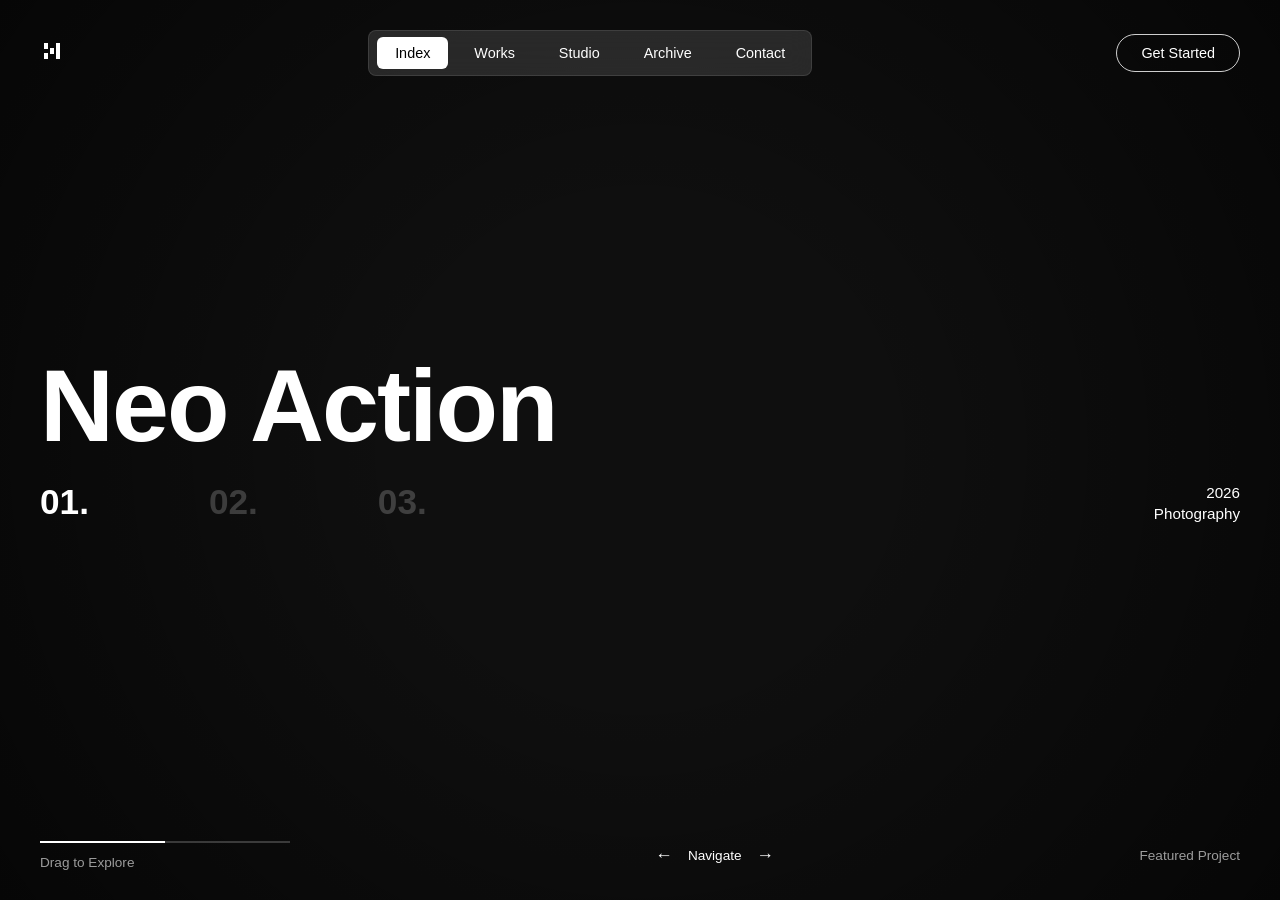
==== temp.html @ b66c4092 "First commit" ====
<!DOCTYPE html>
<html lang="en">
<head>
    <meta charset="UTF-8">
    <meta name="viewport" content="width=device-width, initial-scale=1.0">
    <title>Neo Action - Hero Section</title>
    <link rel="stylesheet" href="tem.css">
</head>
<body>

    <section class="hero-container">
        <!-- Background Overlay & Image -->
        <div class="bg-image"></div>
        <div class="overlay"></div>

        <!-- Header / Navigation -->
        <header class="navbar">
            <div class="logo">
                <svg width="24" height="24" viewBox="0 0 24 24" fill="white">
                    <path d="M4 4h4v6H4V4zm12 0h4v16h-4V4zM4 14h4v6H4v-6zM10 9h4v6h-4V9z"/>
                </svg>
            </div>

            <nav class="nav-menu">
                <a href="#" class="nav-link active">Index</a>
                <a href="#" class="nav-link">Works</a>
                <a href="#" class="nav-link">Studio</a>
                <a href="#" class="nav-link">Archive</a>
                <a href="#" class="nav-link">Contact</a>
            </nav>

            <a href="#" class="btn-get-started">Get Started</a>
        </header>

        <!-- Main Content Area -->
        <div class="hero-content">
            <div class="title-group">
                <h1 class="main-title">Neo Action</h1>
                <div class="slider-numbers">
                    <span class="num active">01.</span>
                    <span class="num">02.</span>
                    <span class="num">03.</span>
                </div>
            </div>

            <div class="meta-right">
                <span class="year">2026</span>
                <span class="category">Photography</span>
            </div>
        </div>

        <!-- Footer / Navigation Controls -->
        <footer class="hero-footer">
            <div class="footer-left">
                <div class="progress-line"></div>
                <span class="drag-text">Drag to Explore</span>
            </div>

            <div class="footer-center">
                <button class="nav-btn">&larr;</button>
                <span>Navigate</span>
                <button class="nav-btn">&rarr;</button>
            </div>

            <div class="footer-right">
                <span>Featured Project</span>
            </div>
        </footer>
    </section>

</body>
</html>
---- tem.css ----
:root {
    --bg-dark: #0f0f0f;
    --text-white: #ffffff;
    --text-muted: rgba(255, 255, 255, 0.6);
    --glass-bg: rgba(255, 255, 255, 0.12);
    --font-main: -apple-system, BlinkMacSystemFont, 'Segoe UI', Roboto, Helvetica, Arial, sans-serif;
}

* {
    margin: 0;
    padding: 0;
    box-sizing: border-box;
}

body, html {
    width: 100%;
    height: 100%;
    font-family: var(--font-main);
    background-color: var(--bg-dark);
    color: var(--text-white);
    overflow: hidden;
}

/* HERO CONTAINER */
.hero-container {
    position: relative;
    width: 100vw;
    height: 100vh;
    display: flex;
    flex-direction: column;
    justify-content: space-between;
    padding: 30px 40px;
}

/* BACKGROUND IMAGE */
.bg-image {
    position: absolute;
    top: 0;
    left: 0;
    width: 100%;
    height: 100%;
    background: url('https://images.unsplash.com/photo-1526170375885-4d8ecf77b99f?auto=format&fit=crop&w=1920&q=80') center/cover no-repeat;
    z-index: 1;
    filter: brightness(0.7) grayscale(0.2);
}

.overlay {
    position: absolute;
    top: 0;
    left: 0;
    width: 100%;
    height: 100%;
    background: radial-gradient(circle at center, transparent 30%, rgba(0, 0, 0, 0.6) 100%);
    z-index: 2;
}

/* NAVBAR */
.navbar {
    position: relative;
    z-index: 10;
    display: flex;
    justify-content: space-between;
    align-items: center;
}

.nav-menu {
    display: flex;
    gap: 8px;
    background: var(--glass-bg);
    padding: 6px 8px;
    border-radius: 8px;
    backdrop-filter: blur(12px);
    -webkit-backdrop-filter: blur(12px);
    border: 1px solid rgba(255, 255, 255, 0.1);
}

.nav-link {
    color: var(--text-white);
    text-decoration: none;
    padding: 8px 18px;
    font-size: 0.9rem;
    font-weight: 500;
    border-radius: 6px;
    transition: all 0.3s ease;
}

.nav-link.active {
    background-color: var(--text-white);
    color: #000;
}

.btn-get-started {
    color: var(--text-white);
    text-decoration: none;
    padding: 10px 24px;
    border: 1px solid rgba(255, 255, 255, 0.8);
    border-radius: 30px;
    font-size: 0.9rem;
    font-weight: 500;
    transition: background 0.3s ease;
}

.btn-get-started:hover {
    background: rgba(255, 255, 255, 0.2);
}

/* HERO MAIN CONTENT */
.hero-content {
    position: relative;
    z-index: 10;
    display: flex;
    justify-content: space-between;
    align-items: flex-end;
    margin-bottom: 40px;
}

.main-title {
    font-size: clamp(3.5rem, 8vw, 7.5rem);
    font-weight: 700;
    letter-spacing: -2px;
    line-height: 1;
}

.slider-numbers {
    display: flex;
    gap: 120px;
    margin-top: 25px;
}

.slider-numbers .num {
    font-size: 2.2rem;
    font-weight: 600;
    color: rgba(255, 255, 255, 0.2);
}

.slider-numbers .num.active {
    color: var(--text-white);
}

.meta-right {
    display: flex;
    flex-direction: column;
    align-items: flex-end;
    gap: 4px;
    font-size: 0.95rem;
    color: var(--text-white);
    font-weight: 500;
}

/* FOOTER CONTROLS */
.hero-footer {
    position: relative;
    z-index: 10;
    display: flex;
    justify-content: space-between;
    align-items: center;
    font-size: 0.85rem;
    color: var(--text-muted);
}

.footer-left {
    display: flex;
    flex-direction: column;
    gap: 12px;
    width: 250px;
}

.progress-line {
    width: 100%;
    height: 2px;
    background: rgba(255, 255, 255, 0.2);
    position: relative;
}

.progress-line::after {
    content: '';
    position: absolute;
    left: 0;
    top: 0;
    width: 50%;
    height: 100%;
    background: var(--text-white);
}

.footer-center {
    display: flex;
    align-items: center;
    gap: 15px;
    color: var(--text-white);
}

.nav-btn {
    background: none;
    border: none;
    color: var(--text-white);
    font-size: 1.1rem;
    cursor: pointer;
}

/* RESPONSIVE */
@media (max-width: 900px) {
    .navbar {
        flex-direction: column;
        gap: 15px;
    }
    
    .hero-content {
        flex-direction: column;
        align-items: flex-start;
        gap: 20px;
    }
    
    .meta-right {
        align-items: flex-start;
    }
}
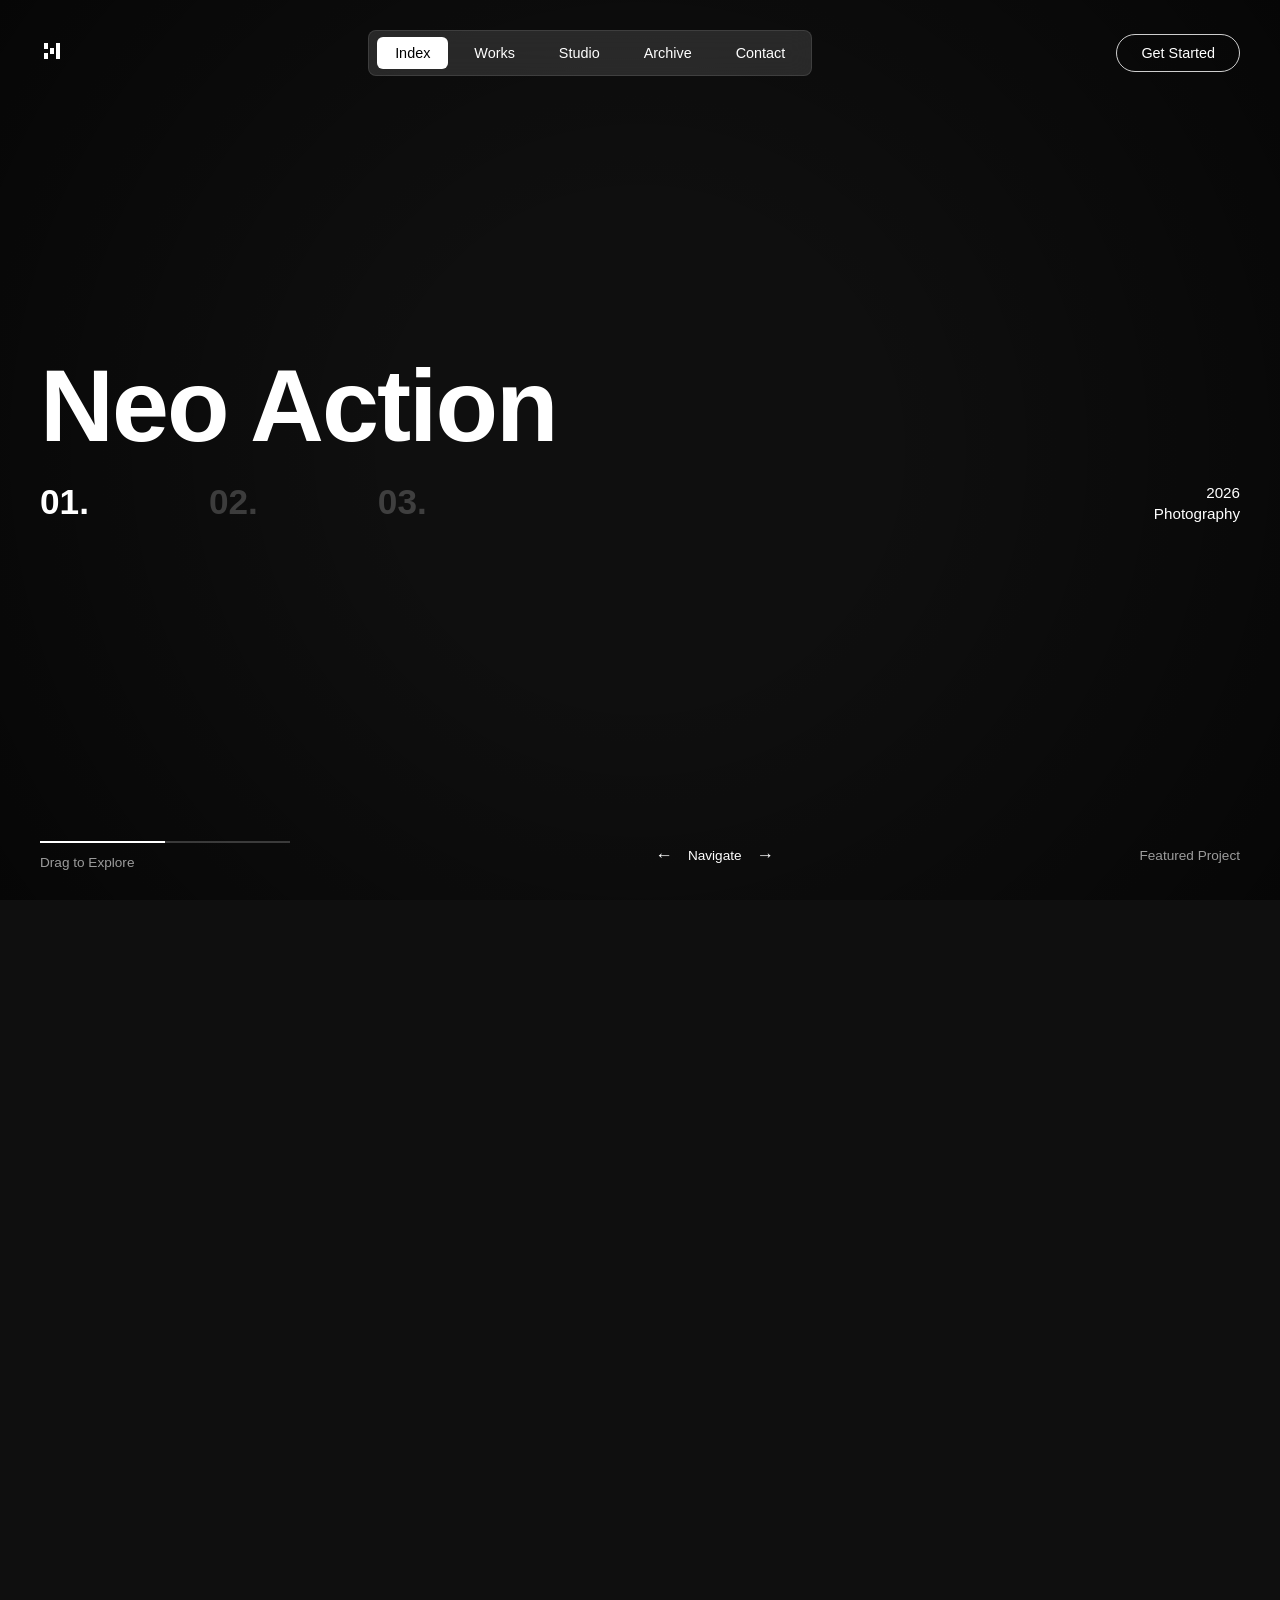
==== commit 90b5f807: "that is too fun when i try to change effect with js" ====
--- a/temp.html
+++ b/temp.html
@@ -68,5 +68,20 @@
         </footer>
     </section>
 
+    <section class="hero-section">
+  <div class="text-wrapper">
+    <h1 class="reveal-text">A solution</h1>
+  </div>
+  <div class="text-wrapper">
+    <h1 class="reveal-text">that goes above</h1>
+  </div>
+  <div class="text-wrapper">
+    <h1 class="reveal-text">touch and</h1>
+  </div>
+  <div class="text-wrapper">
+    <h1 class="reveal-text">imagination...</h1>
+  </div>
+</section>
+
 </body>
 </html>
--- a/tem.css
+++ b/tem.css
@@ -213,4 +213,36 @@
     .meta-right {
         align-items: flex-start;
     }
+}
+
+.hero-section {
+  min-height: 100vh;
+  padding: 80px 40px;
+  background-color: #f5f5f5;
+  display: flex;
+  flex-direction: column;
+  justify-content: center;
+}
+
+/* টেক্সটটি যাতে ফ্রেমের বাইরে লুকানো থাকে */
+.text-wrapper {
+  overflow: hidden; /* এর বাইরের লেখা দেখা যাবে না */
+  margin-bottom: 5px;
+}
+
+/* প্রাথমিক অবস্থায় লেখা নিচে লুকিয়ে থাকবে */
+.reveal-text {
+  font-size: 4rem;
+  font-weight: 700;
+  color: #000;
+  line-height: 1.1;
+  transform: translateY(100%); /* নিচ থেকে ১০০% সরা থাকবে */
+  opacity: 0;
+  transition: transform 0.8s cubic-bezier(0.16, 1, 0.3, 1), opacity 0.8s ease;
+}
+
+/* স্ক্রোল করে সামনে আসলে এই ক্লাস যুক্ত হবে */
+.reveal-text.active {
+  transform: translateY(0); /* তার আসল জায়গায় ফিরে আসবে */
+  opacity: 1;
 }
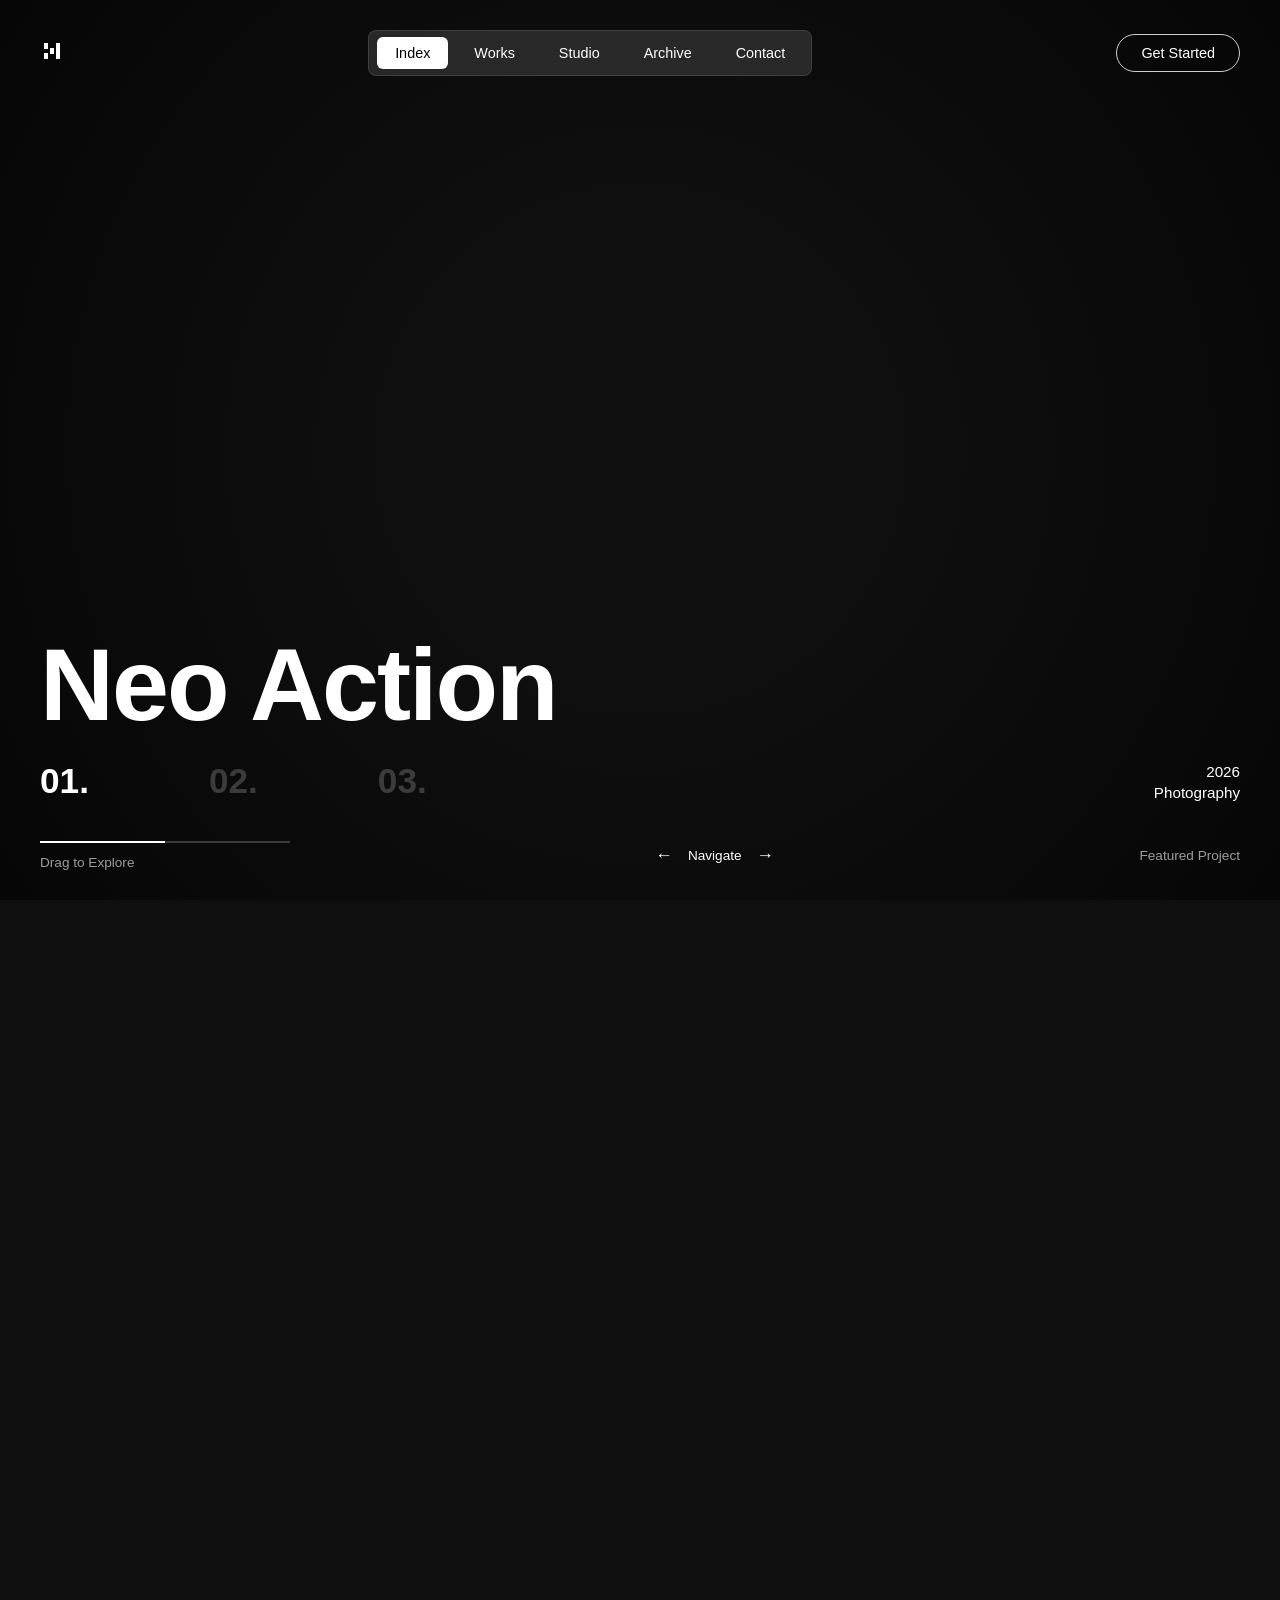
==== commit c903ef8d: "UPDATE TODAY FOR ICON,POLYGON" ====
--- a/temp.html
+++ b/temp.html
@@ -82,6 +82,37 @@
     <h1 class="reveal-text">imagination...</h1>
   </div>
 </section>
+<section class="hero-sec">
+  
+  <!-- নেভবার এখানে থাকবে -->
+
+  <!-- মূল কন্টেন্ট র্যাপার -->
+  <div class="hero-content">
+    
+    <!-- বাম পাশের অংশ: হেডিং -->
+    <div class="hero-left">
+      <h1 class="txt-wrapper"><span class="reval-txt">A solution</span></h1>
+      <h1 class="txt-wrapper"><span class="reval-txt">that goes above</span></h1>
+      <h1 class="txt-wrapper"><span class="reval-txt">touch and</span></h1>
+      <h1 class="txt-wrapper"><span class="reval-txt">imagination...</span></h1>
+    </div>
+
+    <!-- ডান পাশের অংশ: প্যারাগ্রাফ এবং Read More / Icon -->
+    <div class="hero-right">
+      <p class="hero-desc">
+        We are a multi award winning global creative production studio that blends multidisciplinary talents and fields of expertise under a roof.
+      </p>
+      
+      <!-- Read More লিংক / বেগুনি আইকন -->
+      <a href="#" class="read-more-btn">
+        <span>Read More</span>
+        <span class="purple-square"></span>
+      </a>
+    </div>
+
+  </div>
+
+</section>
 
 </body>
 </html>
--- a/tem.css
+++ b/tem.css
@@ -245,4 +245,58 @@
 .reveal-text.active {
   transform: translateY(0); /* তার আসল জায়গায় ফিরে আসবে */
   opacity: 1;
+}
+
+
+/* পুরো কন্টেন্ট এরিয়াকে ফ্লেক্সবক্স করা */
+.hero-content {
+    display: flex;
+    justify-content: space-between; /* বাম ও ডান অংশ দুই প্রান্তে পাঠাবে */
+    align-items: flex-end; /* ডান পাশের অংশকে নিচের দিকে নামাবে */
+    width: 100%;
+    margin-top: auto; /* কন্টেন্টকে নিচমুখী করে */
+}
+
+/* বাম পাশের হেডিং এরিয়া */
+.hero-left {
+    max-width: 60%;
+}
+
+/* ডান পাশের প্যারাগ্রাফ ও রিড মোর এরিয়া */
+.hero-right {
+    max-width: 320px; /* লেখাগুলোর উইথ নিয়ন্ত্রণ করবে */
+    display: flex;
+    flex-direction: column;
+    gap: 15px; /* প্যারাগ্রাফ ও বাটনের মাঝে গ্যাপ */
+}
+
+.hero-desc {
+    font-size: 0.95rem;
+    line-height: 1.4;
+    color: #1a1a1a;
+    font-weight: 500;
+}
+
+/* Read More বাটন এবং পার্পল বক্স ডিজাইন */
+.read-more-btn {
+    display: inline-flex;
+    align-items: center;
+    gap: 8px;
+    text-decoration: none;
+    color: #000;
+    font-weight: 600;
+    font-size: 0.9rem;
+    transition: opacity 0.3s ease;
+}
+
+.read-more-btn:hover {
+    opacity: 0.7;
+}
+
+/* ছবির মতো ছোট পার্পল স্কয়ার বক্সটি */
+.purple-square {
+    width: 12px;
+    height: 12px;
+    background-color: #a855f7; /* Purple color */
+    display: inline-block;
 }
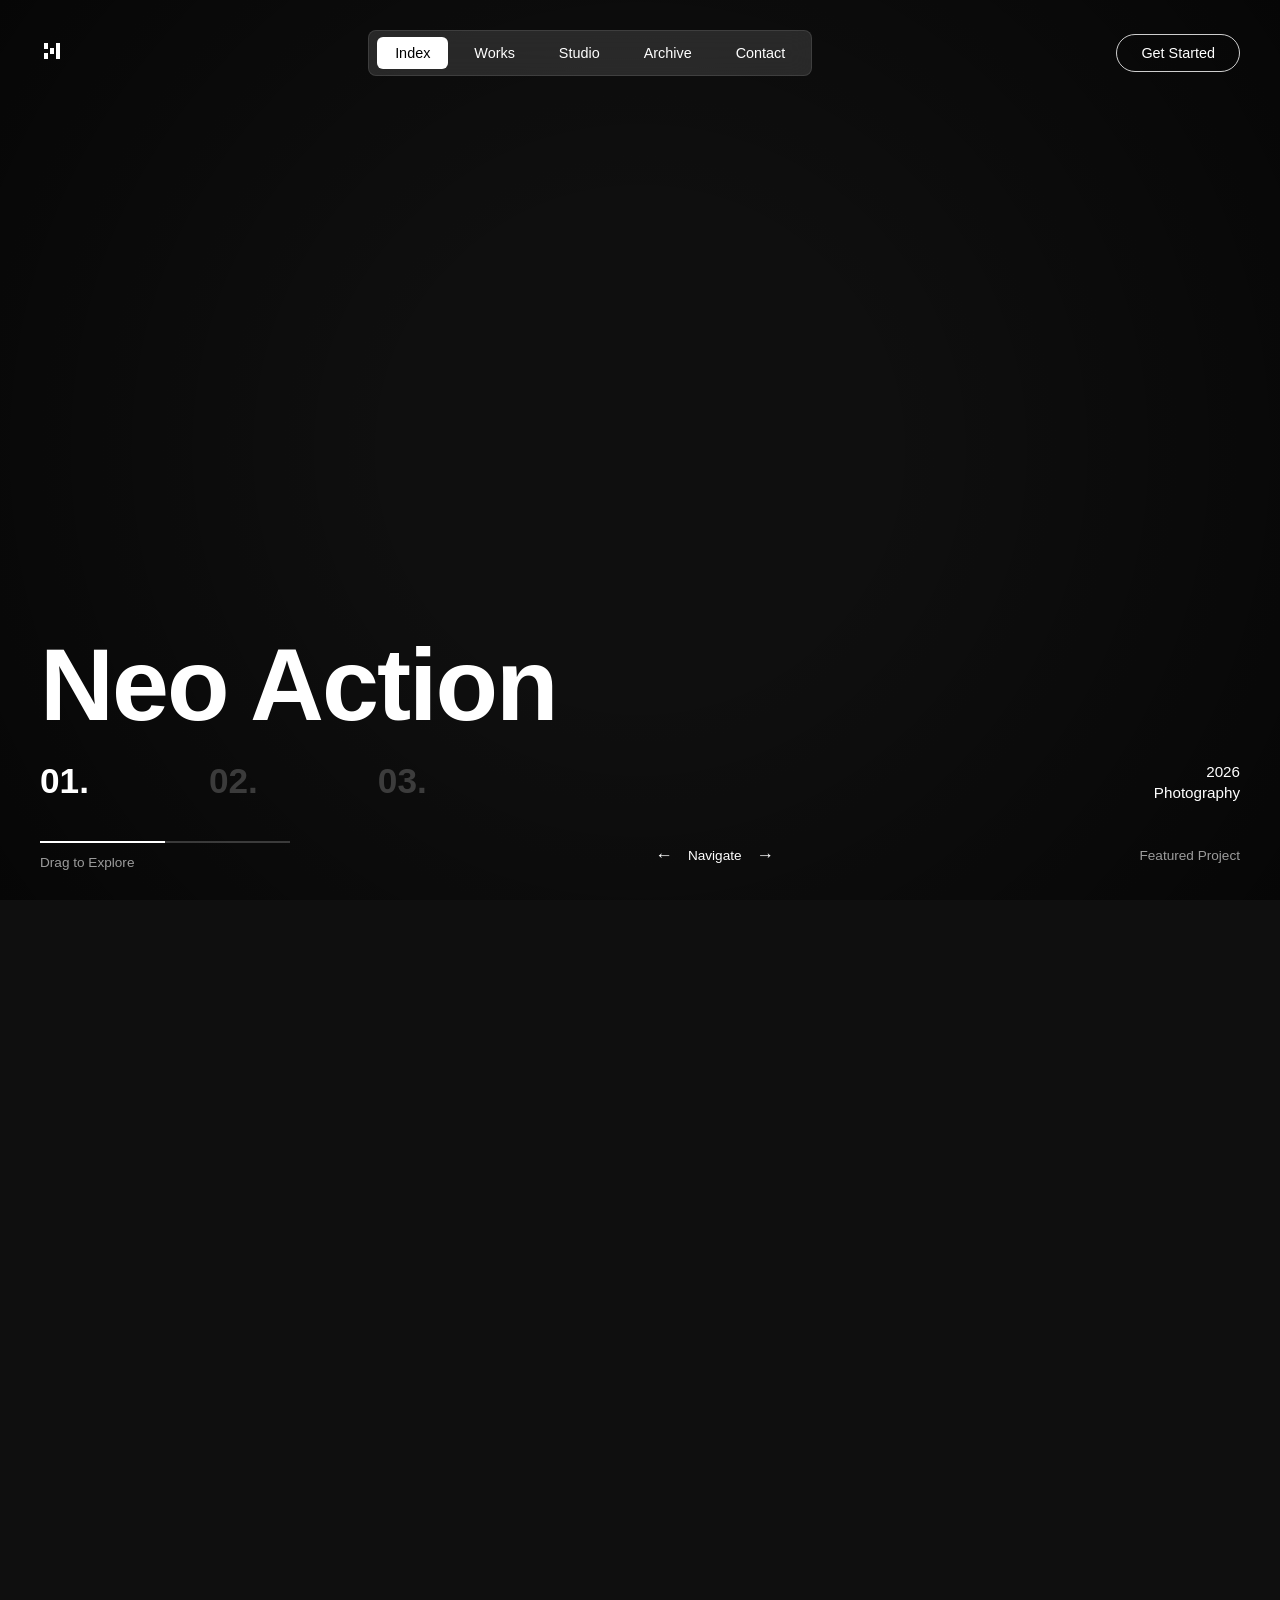
==== commit 7040ead5: "just create to homepage about portfolio" ====
--- a/temp.html
+++ b/temp.html
@@ -115,4 +115,54 @@
 </section>
 
 </body>
+<footer class="footer">
+  <!-- Top Section (Big Text & Clock) -->
+  <div class="footer-top">
+    <h1 class="footer-logo">Hayler</h1>
+    <div class="footer-clock">
+      <span>CEST Berlin</span>
+      <h2>07 03AM</h2>
+    </div>
+  </div>
+
+  <hr class="footer-divider" />
+
+  <!-- Middle Section (Work & Sitemap) -->
+  <div class="footer-middle">
+    <div class="footer-col">
+      <h3>Work with Us</h3>
+      <p><a href="mailto:hello@studiohayler.com">hello@studiohayler.com</a></p>
+      <p>Rosenthaler Str. 23, Berlin, 10119</p>
+      <p>9AM - 6PM</p>
+    </div>
+
+    <div class="footer-sitemap">
+      <h3>Sitemap</h3>
+      <div class="sitemap-links">
+        <ul>
+          <li><a href="#">Index</a></li>
+          <li><a href="#">Case Studies</a></li>
+          <li><a href="#">Portfolio</a></li>
+        </ul>
+        <ul>
+          <li><a href="#">Studio</a></li>
+          <li><a href="#">Archive</a></li>
+          <li><a href="#">Contact</a></li>
+        </ul>
+        <ul>
+          <li><a href="#">Page 404</a></li>
+          <li><a href="#">Terms</a></li>
+          <li><a href="#">Help Center</a></li>
+        </ul>
+      </div>
+    </div>
+  </div>
+
+  <!-- Bottom Section (Copyright & Controls) -->
+  <div class="footer-bottom">
+    <a href="#" class="back-to-top"><span>^</span> Back to Top</a>
+    <p class="copyright">2026 © ClaPat. All rights reserved.</p>
+    <a href="#" class="follow-us">Follow Us <span><i class="share-icon"></i></span></a>
+  </div>
+</footer>
 </html>
--- a/tem.css
+++ b/tem.css
@@ -299,4 +299,263 @@
     height: 12px;
     background-color: #a855f7; /* Purple color */
     display: inline-block;
+}
+
+
+
+/* ...............................bg-image */
+
+
+.clients-design {
+    display: flex;
+    background-color: #17d64a !important;
+
+    /* padding-bottom: 20px; */
+    /* padding: 20px; */
+    width: 100%;
+    /* height: 100%; */
+    min-height: 100vh;
+    position: relative;
+    box-sizing: border-box;
+
+
+    clip-path: polygon(
+        0% 50px,
+        25% 50px,
+        25% 0px,
+        70% 0px,
+        70% 30px,
+        100% 30px,
+
+        100% calc(100% - 30px),
+        75% calc(100% - 30px),
+        75% 100%,
+        30% 100%,
+        30% calc(100% - 40px),
+        0% calc(100% - 40px)
+
+    );
+
+}
+
+
+/* পুরো সেকশন যাতে উপরে ও নিচে সিঁড়ি শেপে কাটে */
+.clients-section {
+    /* background-color: #4c2ae3; */
+    /* background-color: #ffffff; */
+    width: 100%;
+    /* height: 100%; */
+    /* padding: 10px; */
+    /* position: relative; */
+    /* z-index: 200; */
+    min-height: 100vh;
+    padding: 60px 20px 80px;
+    box-sizing: border-box;
+    display: flex;
+    flex-direction: column;
+    align-items: center;
+
+
+
+       
+
+    
+
+}
+
+/* Marquee Area Center Align */
+.marquee-wrapper {
+    display: flex;
+    justify-content: center;
+    align-items: center;
+    margin-bottom: 30px;
+    padding:10px;
+}
+
+.marquee-item {
+    /* background-color: #dfdcec; */
+    display: flex;
+    align-items: center;
+    gap: 15px;
+    color: var(--text-white);
+    font-size: 1.8rem;
+    font-weight: bold;
+}
+
+/* SVG Icon Styling */
+.sparkle-icon {
+    width: 38px;
+    height: 38px;
+    fill: #ffffff;
+    display: inline-block;
+    flex-shrink: 0;
+}
+
+
+/* 4-Column Grid System */
+.client-grid {
+    display: grid;
+    padding: 20px;
+    grid-template-columns: repeat(4, 1fr);
+    gap: 15px;
+    max-width: 1400px;
+    margin: 40PX auto;
+    /* margin: 20px; */
+    box-sizing: border-box;
+}
+
+/* Individual Card Design */
+.client-card {
+    background-color: #0a0a0a;
+    height: 220px;
+    width: 280px;
+    border-radius: 6px;
+    position: relative;
+    display: flex;
+    justify-content: center;
+    align-items: center;
+    padding: 15px;
+}
+
+.card-num {
+    position: absolute;
+    top: 12px;
+    right: 15px;
+    color: #666;
+    font-size: 0.85rem;
+}
+
+.client-logo {
+    max-width: 70%;
+    max-height: 70%;
+    object-fit: contain;
+}
+
+
+/* Responsive Fix for Mobile Screen */
+@media (max-width: 900px) {
+    .client-grid {
+        grid-template-columns: repeat(2, 1fr);
+        /* ছোট ডিভাইসে ২ কলাম হবে */
+    }
+}
+
+/* ................................................ */
+
+
+.footer {
+  background-color: #0d0d0d;
+  color: #ffffff;
+  padding: 60px 40px 30px;
+  font-family: -apple-system, BlinkMacSystemFont, 'Segoe UI', Roboto, sans-serif;
+}
+
+/* 1. Top Section */
+.footer-top {
+  display: flex;
+  justify-content: space-between;
+  align-items: flex-start;
+  margin-bottom: 40px;
+}
+
+.footer-logo {
+  font-size: 140px;
+  font-weight: 700;
+  margin: 0;
+  line-height: 0.8;
+  letter-spacing: -3px;
+}
+
+.footer-clock {
+  text-align: right;
+}
+
+.footer-clock span {
+  font-size: 12px;
+  color: #a1a1a1;
+  display: block;
+}
+
+.footer-clock h2 {
+  font-size: 28px;
+  margin: 8px 0 0;
+  font-weight: 600;
+}
+
+/* Divider Line */
+.footer-divider {
+  border: none;
+  border-top: 1px solid rgba(255, 255, 255, 0.15);
+  margin: 0 0 50px 0;
+}
+
+/* 2. Middle Section */
+.footer-middle {
+  display: grid;
+  grid-template-columns: 1fr 2fr;
+  gap: 40px;
+  margin-bottom: 80px;
+}
+
+.footer-col h3,
+.footer-sitemap h3 {
+  font-size: 16px;
+  font-weight: 600;
+  margin-bottom: 24px;
+}
+
+.footer-col p {
+  color: #cccccc;
+  font-size: 14px;
+  margin: 6px 0;
+}
+
+.footer-col a {
+  color: #ffffff;
+  text-decoration: none;
+}
+
+.sitemap-links {
+  display: grid;
+  grid-template-columns: repeat(3, 1fr);
+  gap: 20px;
+}
+
+.sitemap-links ul {
+  list-style: none;
+  padding: 0;
+  margin: 0;
+}
+
+.sitemap-links li {
+  margin-bottom: 8px;
+}
+
+.sitemap-links a {
+  color: #cccccc;
+  text-decoration: none;
+  font-size: 14px;
+  transition: color 0.2s;
+}
+
+.sitemap-links a:hover {
+  color: #ffffff;
+}
+
+/* 3. Bottom Section */
+.footer-bottom {
+  display: flex;
+  justify-content: space-between;
+  align-items: center;
+  font-size: 14px;
+  color: #a1a1a1;
+}
+
+.footer-bottom a {
+  color: #ffffff;
+  text-decoration: none;
+}
+
+.copyright {
+  margin: 0;
 }
